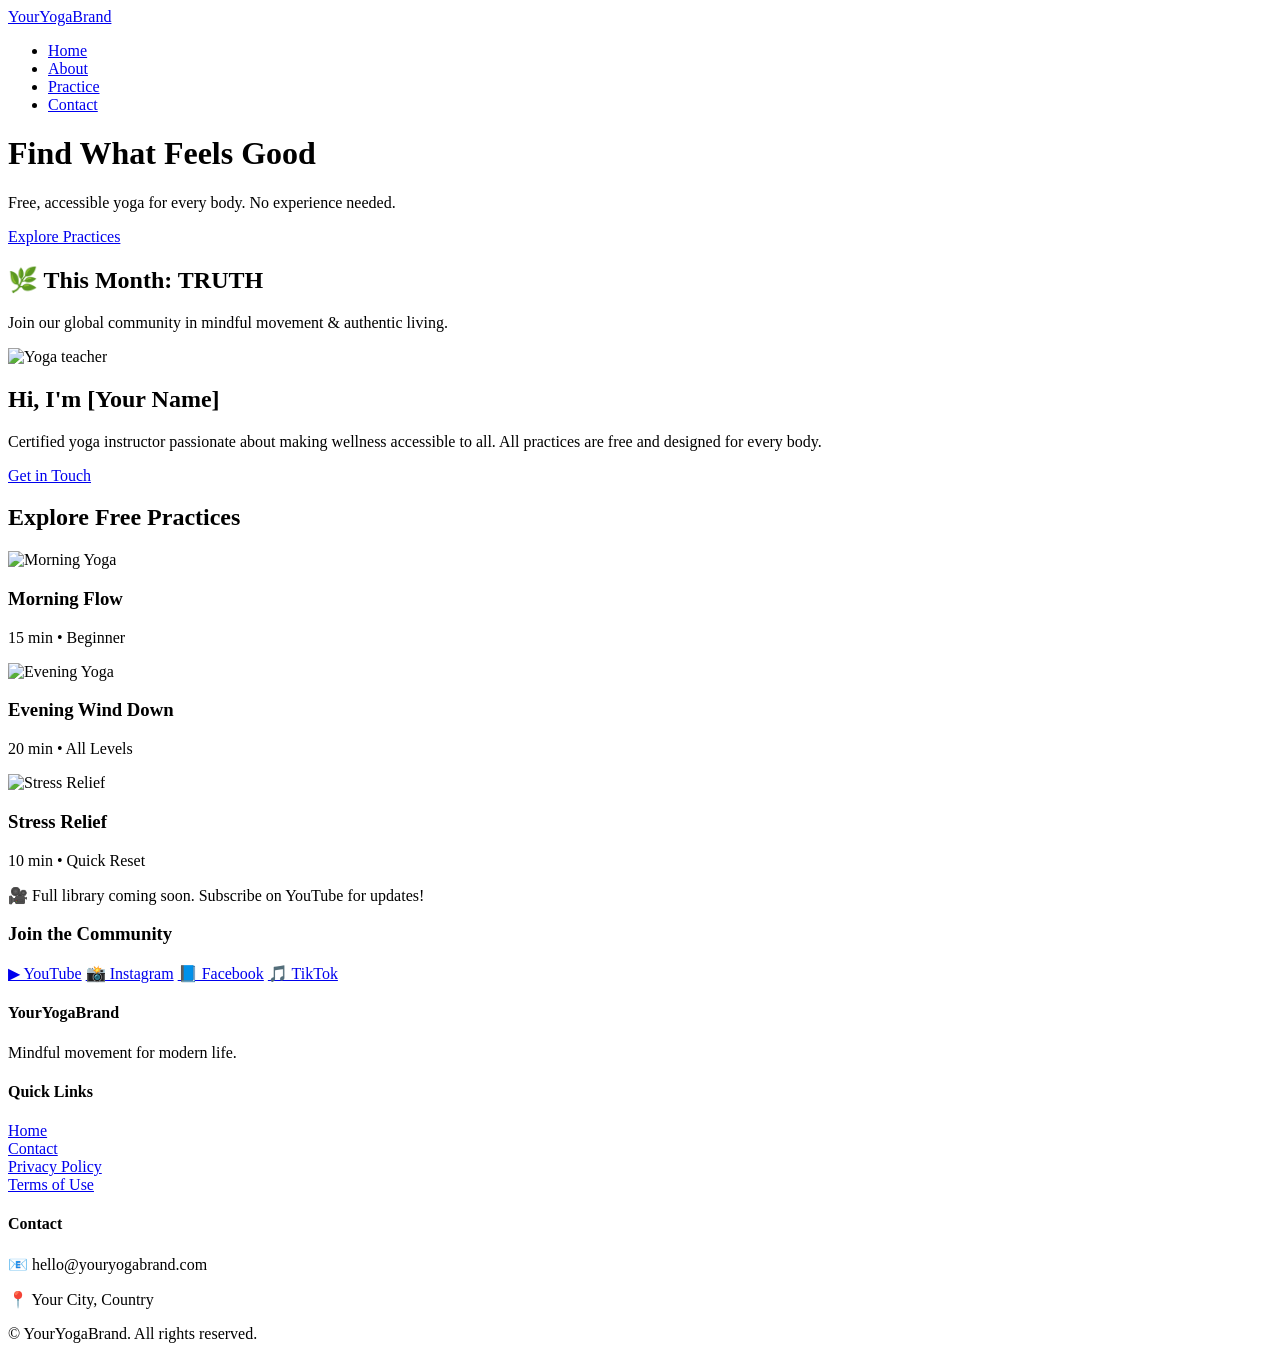
==== index.html @ a7f950f7 "index.html" ====
<!DOCTYPE html>
<html lang="en">
<head>
  <meta charset="UTF-8" />
  <meta name="viewport" content="width=device-width, initial-scale=1.0"/>
  <meta name="description" content="Free yoga practices for mind, body & soul">
  <title>Your Yoga Brand | Find What Feels Good</title>
  <link rel="stylesheet" href="css/style.css" />
  <!-- Google Ads: Add your ID later -->
  <!-- <script async src="https://www.googletagmanager.com/gtag/js?id=AW-XXXXXXXXX"></script> -->
</head>
<body>
  <!-- Navigation -->
  <nav class="navbar">
    <div class="container nav-flex">
      <a href="index.html" class="logo">YourYogaBrand</a>
      <ul class="nav-links">
        <li><a href="index.html">Home</a></li>
        <li><a href="#about">About</a></li>
        <li><a href="#practice">Practice</a></li>
        <li><a href="contact.html">Contact</a></li>
      </ul>
    </div>
  </nav>

  <!-- Hero -->
  <header id="home" class="hero">
    <div class="hero-content">
      <h1>Find What Feels Good</h1>
      <p>Free, accessible yoga for every body. No experience needed.</p>
      <a href="#practice" class="btn-primary">Explore Practices</a>
    </div>
  </header>

  <!-- Theme Banner -->
  <section class="theme-banner">
    <div class="container">
      <h2>🌿 This Month: <strong>TRUTH</strong></h2>
      <p>Join our global community in mindful movement & authentic living.</p>
    </div>
  </section>

  <!-- About -->
  <section id="about" class="about-section">
    <div class="container about-grid">
      <div class="about-image">
        <img src="https://picsum.photos/seed/yoga-instructor/400/400" alt="Yoga teacher" />
      </div>
      <div class="about-text">
        <h2>Hi, I'm [Your Name]</h2>
        <p>Certified yoga instructor passionate about making wellness accessible to all. All practices are free and designed for every body.</p>
        <a href="contact.html" class="btn-secondary">Get in Touch</a>
      </div>
    </div>
  </section>

  <!-- Practice Library -->
  <section id="practice" class="practice-section">
    <div class="container">
      <h2>Explore Free Practices</h2>
      <div class="video-grid">
        <div class="video-card">
          <img src="https://picsum.photos/seed/yoga1/300/200" alt="Morning Yoga" />
          <h3>Morning Flow</h3>
          <p>15 min • Beginner</p>
        </div>
        <div class="video-card">
          <img src="https://picsum.photos/seed/yoga2/300/200" alt="Evening Yoga" />
          <h3>Evening Wind Down</h3>
          <p>20 min • All Levels</p>
        </div>
        <div class="video-card">
          <img src="https://picsum.photos/seed/yoga3/300/200" alt="Stress Relief" />
          <h3>Stress Relief</h3>
          <p>10 min • Quick Reset</p>
        </div>
      </div>
      <p class="section-note">🎥 Full library coming soon. Subscribe on YouTube for updates!</p>
    </div>
  </section>

  <!-- Community -->
  <section class="community-section">
    <div class="container">
      <h3>Join the Community</h3>
      <div class="social-links">
        <a href="https://youtube.com/@yourchannel" target="_blank">▶ YouTube</a>
        <a href="https://instagram.com/yourhandle" target="_blank">📸 Instagram</a>
        <a href="https://facebook.com/yourpage" target="_blank">📘 Facebook</a>
        <a href="https://tiktok.com/@yourhandle" target="_blank">🎵 TikTok</a>
      </div>
    </div>
  </section>

  <!-- Footer -->
  <footer>
    <div class="container footer-grid">
      <div>
        <h4>YourYogaBrand</h4>
        <p>Mindful movement for modern life.</p>
      </div>
      <div>
        <h4>Quick Links</h4>
        <a href="index.html">Home</a><br/>
        <a href="contact.html">Contact</a><br/>
        <a href="privacy.html">Privacy Policy</a><br/>
        <a href="terms.html">Terms of Use</a>
      </div>
      <div>
        <h4>Contact</h4>
        <p>📧 hello@youryogabrand.com</p>
        <p>📍 Your City, Country</p>
      </div>
    </div>
    <div class="footer-bottom">
      <p>&copy; <span id="year"></span> YourYogaBrand. All rights reserved.</p>
    </div>
  </footer>

  <script src="js/script.js"></script>
</body>
</html>
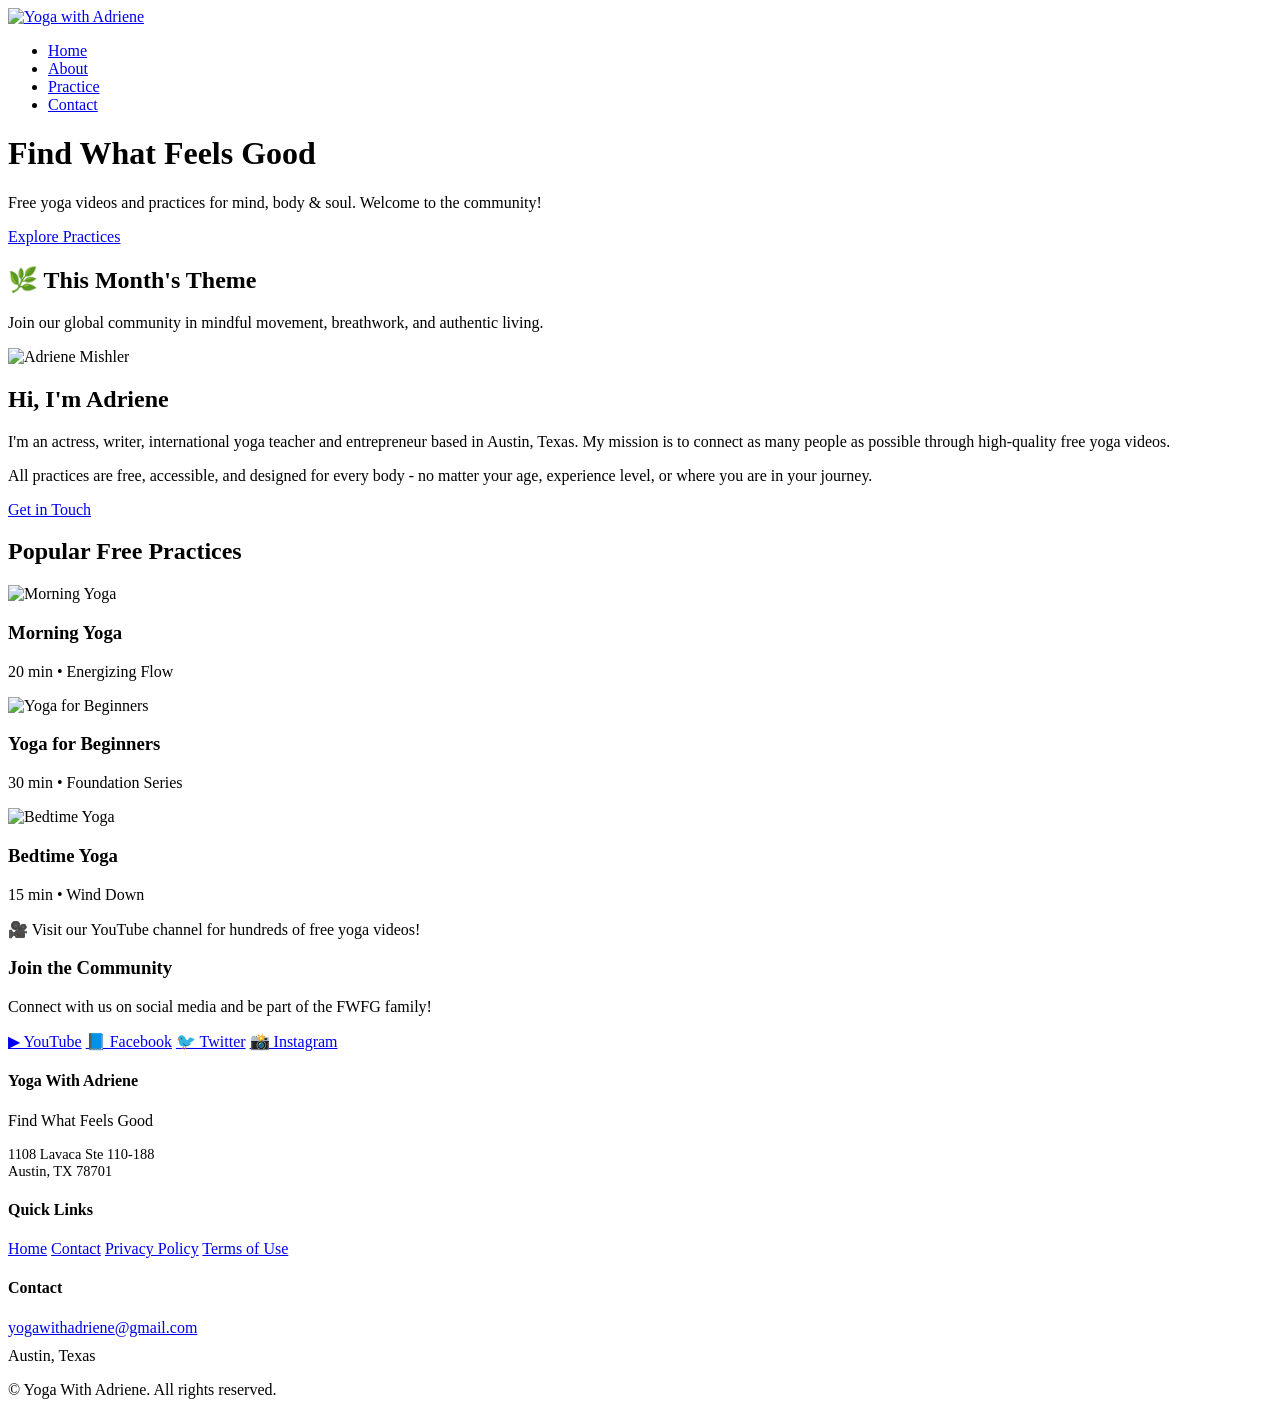
==== commit e1bb0e44: "index.html" ====
--- a/index.html
+++ b/index.html
@@ -3,8 +3,8 @@
 <head>
   <meta charset="UTF-8" />
   <meta name="viewport" content="width=device-width, initial-scale=1.0"/>
-  <meta name="description" content="Free yoga practices for mind, body & soul">
-  <title>Your Yoga Brand | Find What Feels Good</title>
+  <meta name="description" content="Yoga With Adriene - Free yoga videos and practices for all levels. Find What Feels Good.">
+  <title>Yoga With Adriene | Find What Feels Good</title>
   <link rel="stylesheet" href="css/style.css" />
   <!-- Google Ads: Add your ID later -->
   <!-- <script async src="https://www.googletagmanager.com/gtag/js?id=AW-XXXXXXXXX"></script> -->
@@ -13,7 +13,9 @@
   <!-- Navigation -->
   <nav class="navbar">
     <div class="container nav-flex">
-      <a href="index.html" class="logo">YourYogaBrand</a>
+      <a href="index.html" class="logo">
+        <img src="https://s37280.pcdn.co/wp-content/uploads/2024/12/ywa-logo-black.png" alt="Yoga with Adriene" class="nav-logo" />
+      </a>
       <ul class="nav-links">
         <li><a href="index.html">Home</a></li>
         <li><a href="#about">About</a></li>
@@ -27,7 +29,7 @@
   <header id="home" class="hero">
     <div class="hero-content">
       <h1>Find What Feels Good</h1>
-      <p>Free, accessible yoga for every body. No experience needed.</p>
+      <p>Free yoga videos and practices for mind, body & soul. Welcome to the community!</p>
       <a href="#practice" class="btn-primary">Explore Practices</a>
     </div>
   </header>
@@ -35,8 +37,8 @@
   <!-- Theme Banner -->
   <section class="theme-banner">
     <div class="container">
-      <h2>🌿 This Month: <strong>TRUTH</strong></h2>
-      <p>Join our global community in mindful movement & authentic living.</p>
+      <h2>🌿 This Month's Theme</h2>
+      <p>Join our global community in mindful movement, breathwork, and authentic living.</p>
     </div>
   </section>
 
@@ -44,11 +46,12 @@
   <section id="about" class="about-section">
     <div class="container about-grid">
       <div class="about-image">
-        <img src="https://picsum.photos/seed/yoga-instructor/400/400" alt="Yoga teacher" />
+        <img src="https://s37280.pcdn.co/wp-content/uploads/2019/09/about-adriene-1024x1024.jpg" alt="Adriene Mishler" />
       </div>
       <div class="about-text">
-        <h2>Hi, I'm [Your Name]</h2>
-        <p>Certified yoga instructor passionate about making wellness accessible to all. All practices are free and designed for every body.</p>
+        <h2>Hi, I'm Adriene</h2>
+        <p>I'm an actress, writer, international yoga teacher and entrepreneur based in Austin, Texas. My mission is to connect as many people as possible through high-quality free yoga videos.</p>
+        <p>All practices are free, accessible, and designed for every body - no matter your age, experience level, or where you are in your journey.</p>
         <a href="contact.html" class="btn-secondary">Get in Touch</a>
       </div>
     </div>
@@ -57,25 +60,25 @@
   <!-- Practice Library -->
   <section id="practice" class="practice-section">
     <div class="container">
-      <h2>Explore Free Practices</h2>
+      <h2>Popular Free Practices</h2>
       <div class="video-grid">
         <div class="video-card">
-          <img src="https://picsum.photos/seed/yoga1/300/200" alt="Morning Yoga" />
-          <h3>Morning Flow</h3>
-          <p>15 min • Beginner</p>
+          <img src="https://s37280.pcdn.co/wp-content/uploads/2019/09/yoga-with-adriene-1152x576.jpg" alt="Morning Yoga" />
+          <h3>Morning Yoga</h3>
+          <p>20 min • Energizing Flow</p>
         </div>
         <div class="video-card">
-          <img src="https://picsum.photos/seed/yoga2/300/200" alt="Evening Yoga" />
-          <h3>Evening Wind Down</h3>
-          <p>20 min • All Levels</p>
+          <img src="https://s37280.pcdn.co/wp-content/uploads/2019/09/find-what-feels-good-1024x1024.jpg" alt="Yoga for Beginners" />
+          <h3>Yoga for Beginners</h3>
+          <p>30 min • Foundation Series</p>
         </div>
         <div class="video-card">
-          <img src="https://picsum.photos/seed/yoga3/300/200" alt="Stress Relief" />
-          <h3>Stress Relief</h3>
-          <p>10 min • Quick Reset</p>
+          <img src="https://s37280.pcdn.co/wp-content/uploads/2021/03/NEW_for_web_front_page-removebg.png" alt="Bedtime Yoga" />
+          <h3>Bedtime Yoga</h3>
+          <p>15 min • Wind Down</p>
         </div>
       </div>
-      <p class="section-note">🎥 Full library coming soon. Subscribe on YouTube for updates!</p>
+      <p class="section-note">🎥 Visit our YouTube channel for hundreds of free yoga videos!</p>
     </div>
   </section>
 
@@ -83,11 +86,12 @@
   <section class="community-section">
     <div class="container">
       <h3>Join the Community</h3>
+      <p>Connect with us on social media and be part of the FWFG family!</p>
       <div class="social-links">
-        <a href="https://youtube.com/@yourchannel" target="_blank">▶ YouTube</a>
-        <a href="https://instagram.com/yourhandle" target="_blank">📸 Instagram</a>
-        <a href="https://facebook.com/yourpage" target="_blank">📘 Facebook</a>
-        <a href="https://tiktok.com/@yourhandle" target="_blank">🎵 TikTok</a>
+        <a href="https://youtube.com/user/yogawithadriene" target="_blank" rel="noopener">▶ YouTube</a>
+        <a href="https://facebook.com/yogawithadriene" target="_blank" rel="noopener">📘 Facebook</a>
+        <a href="https://twitter.com/yogawithadriene" target="_blank" rel="noopener">🐦 Twitter</a>
+        <a href="https://instagram.com/adrienelouise" target="_blank" rel="noopener">📸 Instagram</a>
       </div>
     </div>
   </section>
@@ -96,24 +100,28 @@
   <footer>
     <div class="container footer-grid">
       <div>
-        <h4>YourYogaBrand</h4>
-        <p>Mindful movement for modern life.</p>
+        <h4>Yoga With Adriene</h4>
+        <p>Find What Feels Good</p>
+        <p style="margin-top: 10px; font-size: 0.9rem;">
+          1108 Lavaca Ste 110-188<br/>
+          Austin, TX 78701
+        </p>
       </div>
       <div>
         <h4>Quick Links</h4>
-        <a href="index.html">Home</a><br/>
-        <a href="contact.html">Contact</a><br/>
-        <a href="privacy.html">Privacy Policy</a><br/>
+        <a href="index.html">Home</a>
+        <a href="contact.html">Contact</a>
+        <a href="privacy.html">Privacy Policy</a>
         <a href="terms.html">Terms of Use</a>
       </div>
       <div>
         <h4>Contact</h4>
-        <p>📧 hello@youryogabrand.com</p>
-        <p>📍 Your City, Country</p>
+        <a href="mailto:yogawithadriene@gmail.com">yogawithadriene@gmail.com</a>
+        <p style="margin-top: 10px;">Austin, Texas</p>
       </div>
     </div>
     <div class="footer-bottom">
-      <p>&copy; <span id="year"></span> YourYogaBrand. All rights reserved.</p>
+      <p>&copy; <span id="year"></span> Yoga With Adriene. All rights reserved.</p>
     </div>
   </footer>
 
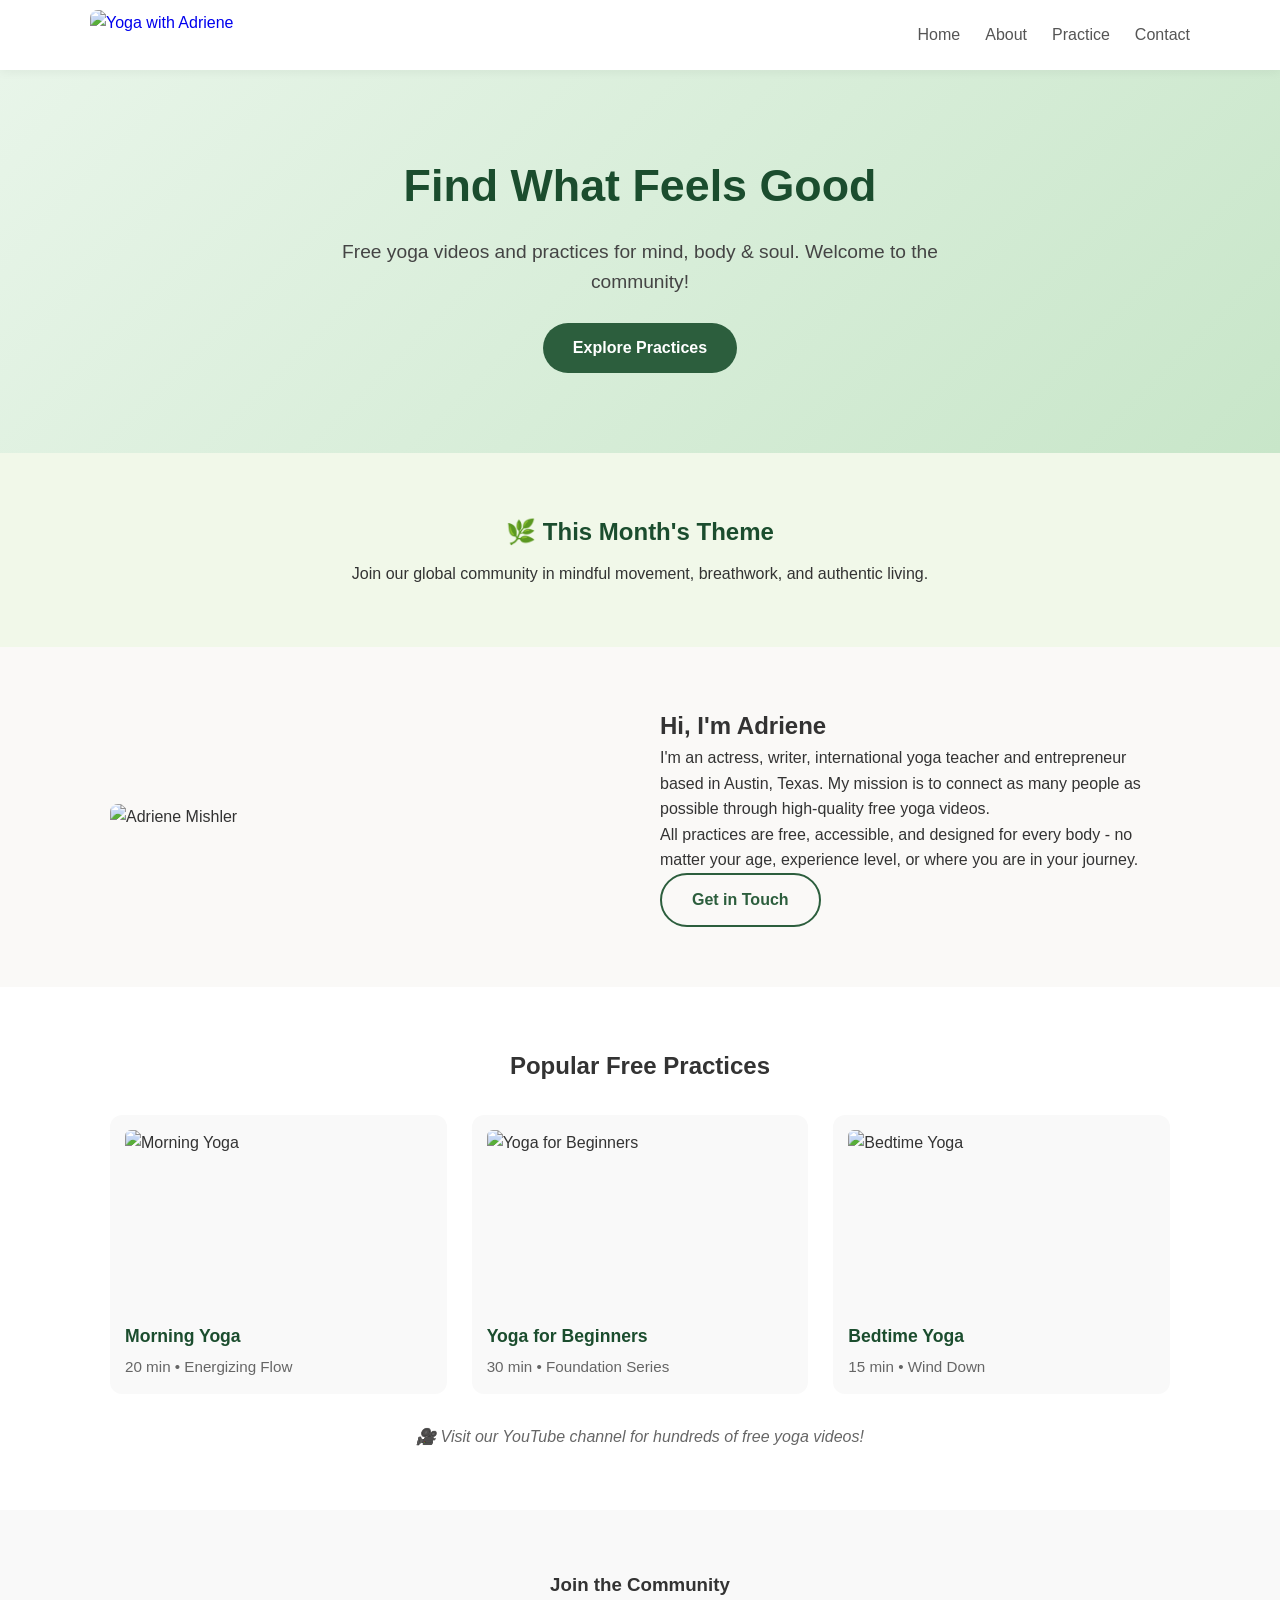
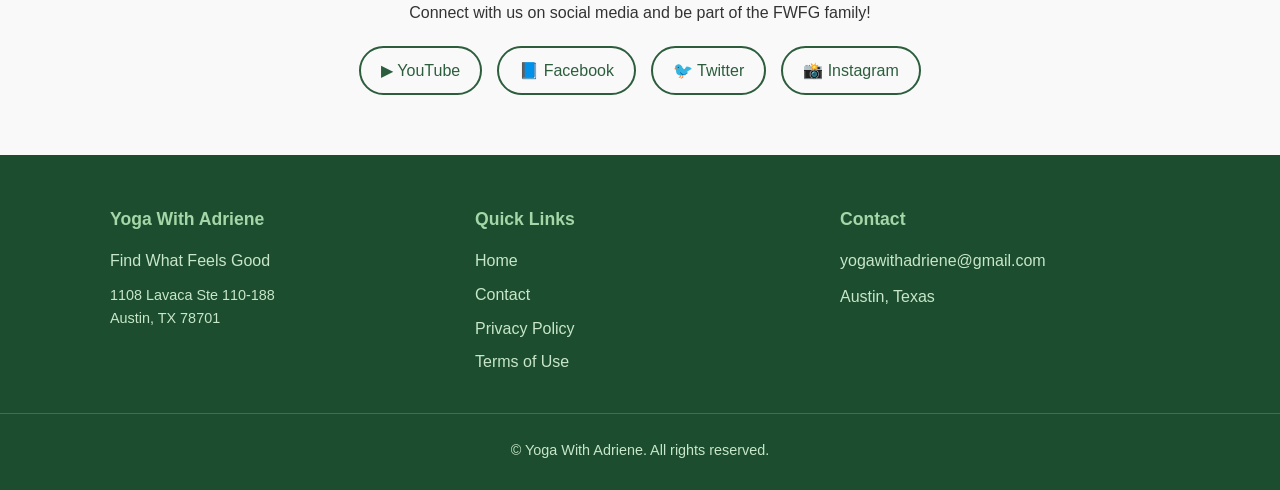
==== commit 0792f2ba: "index.html" ====
--- a/index.html
+++ b/index.html
@@ -1,6 +1,15 @@
 <!DOCTYPE html>
 <html lang="en">
 <head>
+  <!-- Google tag (gtag.js) -->
+<script async src="https://www.googletagmanager.com/gtag/js?id=AW-18233339908"></script>
+<script>
+  window.dataLayer = window.dataLayer || [];
+  function gtag(){dataLayer.push(arguments);}
+  gtag('js', new Date());
+
+  gtag('config', 'AW-18233339908');
+</script>
   <meta charset="UTF-8" />
   <meta name="viewport" content="width=device-width, initial-scale=1.0"/>
   <meta name="description" content="Yoga With Adriene - Free yoga videos and practices for all levels. Find What Feels Good.">
--- a/css/style.css
+++ b/css/style.css
@@ -0,0 +1,338 @@
+/* Base Reset */
+* { margin: 0; padding: 0; box-sizing: border-box; }
+body {
+  font-family: 'Segoe UI', Tahoma, Geneva, Verdana, sans-serif;
+  line-height: 1.6;
+  color: #333;
+  background: #faf9f7;
+}
+.container { max-width: 1100px; margin: 0 auto; padding: 0 20px; }
+img { max-width: 100%; border-radius: 8px; display: block; }
+
+/* Navigation */
+.navbar {
+  background: white;
+  box-shadow: 0 2px 10px rgba(0,0,0,0.05);
+  position: sticky;
+  top: 0;
+  z-index: 100;
+}
+.nav-flex {
+  display: flex;
+  justify-content: space-between;
+  align-items: center;
+  padding: 10px 0;
+}
+.logo {
+  display: inline-block;
+  text-decoration: none;
+}
+.nav-logo {
+  height: 50px;
+  width: auto;
+  display: block;
+}
+.nav-links {
+  display: flex;
+  list-style: none;
+  gap: 25px;
+}
+.nav-links a {
+  text-decoration: none;
+  color: #555;
+  font-weight: 500;
+  transition: color 0.3s;
+}
+.nav-links a:hover { color: #2c5e3d; }
+
+/* Hero */
+.hero {
+  background: linear-gradient(135deg, #e8f5e9 0%, #c8e6c9 100%);
+  padding: 80px 20px;
+  text-align: center;
+}
+.hero h1 {
+  font-size: 2.8rem;
+  margin-bottom: 15px;
+  color: #1b4d2e;
+}
+.hero p {
+  font-size: 1.2rem;
+  margin-bottom: 25px;
+  color: #444;
+  max-width: 600px;
+  margin-left: auto;
+  margin-right: auto;
+}
+
+/* Page Header (for inner pages) */
+.page-header {
+  background: #e8f5e9;
+  padding: 50px 0;
+  text-align: center;
+}
+.page-header h1 { color: #1b4d2e; margin-bottom: 10px; }
+
+/* Buttons */
+.btn-primary, .btn-secondary {
+  display: inline-block;
+  padding: 12px 30px;
+  border-radius: 30px;
+  text-decoration: none;
+  font-weight: 600;
+  cursor: pointer;
+  border: none;
+  transition: all 0.3s;
+}
+.btn-primary {
+  background: #2c5e3d;
+  color: white;
+}
+.btn-primary:hover {
+  background: #1e4a2f;
+  transform: translateY(-2px);
+  box-shadow: 0 4px 12px rgba(44, 94, 61, 0.3);
+}
+.btn-secondary {
+  background: transparent;
+  color: #2c5e3d;
+  border: 2px solid #2c5e3d;
+}
+.btn-secondary:hover {
+  background: #2c5e3d;
+  color: white;
+}
+
+/* Sections */
+section { padding: 60px 0; }
+.theme-banner {
+  background: #f1f8e9;
+  text-align: center;
+}
+.theme-banner h2 {
+  color: #1b4d2e;
+  margin-bottom: 10px;
+}
+.about-grid {
+  display: grid;
+  grid-template-columns: 1fr 1fr;
+  gap: 40px;
+  align-items: center;
+}
+.practice-section { background: white; text-align: center; }
+.video-grid {
+  display: grid;
+  grid-template-columns: repeat(auto-fit, minmax(280px, 1fr));
+  gap: 25px;
+  margin: 30px 0;
+}
+.video-card {
+  background: #f9f9f9;
+  border-radius: 12px;
+  overflow: hidden;
+  text-align: left;
+  padding: 15px;
+  transition: transform 0.3s, box-shadow 0.3s;
+}
+.video-card:hover {
+  transform: translateY(-5px);
+  box-shadow: 0 8px 20px rgba(0,0,0,0.1);
+}
+.video-card img { 
+  width: 100%; 
+  height: 180px; 
+  object-fit: cover; 
+  margin-bottom: 12px;
+  border-radius: 6px;
+}
+.video-card h3 { 
+  margin-bottom: 5px; 
+  color: #1b4d2e;
+  font-size: 1.1rem;
+}
+.video-card p { 
+  color: #666; 
+  font-size: 0.95rem; 
+}
+.section-note { 
+  color: #666; 
+  font-style: italic; 
+  margin-top: 20px; 
+}
+
+/* Community */
+.community-section {
+  text-align: center;
+  background: #f9f9f9;
+}
+.social-links {
+  display: flex;
+  justify-content: center;
+  gap: 15px;
+  flex-wrap: wrap;
+  margin-top: 20px;
+}
+.social-links a {
+  color: #2c5e3d;
+  text-decoration: none;
+  font-weight: 500;
+  padding: 10px 20px;
+  border: 2px solid #2c5e3d;
+  border-radius: 25px;
+  transition: all 0.3s;
+  display: inline-block;
+}
+.social-links a:hover {
+  background: #2c5e3d;
+  color: white;
+  transform: translateY(-2px);
+}
+
+/* Contact Page */
+.contact-grid {
+  display: grid;
+  grid-template-columns: repeat(auto-fit, minmax(280px, 1fr));
+  gap: 30px;
+}
+.contact-card {
+  background: white;
+  padding: 30px;
+  border-radius: 12px;
+  box-shadow: 0 2px 10px rgba(0,0,0,0.05);
+  text-align: center;
+  transition: transform 0.3s;
+}
+.contact-card:hover {
+  transform: translateY(-3px);
+  box-shadow: 0 4px 15px rgba(0,0,0,0.1);
+}
+.contact-card h3 { 
+  color: #1b4d2e; 
+  margin-bottom: 15px;
+  font-size: 1.2rem;
+}
+.contact-card a { 
+  color: #2c5e3d; 
+  text-decoration: none; 
+  font-weight: 500; 
+}
+.contact-card a:hover { 
+  text-decoration: underline; 
+}
+.note { 
+  color: #666; 
+  font-size: 0.9rem; 
+  margin-top: 10px; 
+}
+
+/* FAQ */
+.faq-section { background: #f1f8e9; }
+.faq-section h2 {
+  text-align: center;
+  margin-bottom: 30px;
+  color: #1b4d2e;
+}
+.faq-item {
+  background: white;
+  padding: 25px;
+  border-radius: 8px;
+  margin-bottom: 15px;
+  box-shadow: 0 1px 5px rgba(0,0,0,0.05);
+}
+.faq-item h4 { 
+  color: #1b4d2e; 
+  margin-bottom: 10px;
+  font-size: 1.1rem;
+}
+.faq-item p {
+  color: #555;
+}
+
+/* Policy Pages */
+.policy-section { background: white; }
+.policy-content { max-width: 800px; margin: 0 auto; }
+.policy-content h2 {
+  color: #1b4d2e;
+  margin: 35px 0 15px;
+  padding-bottom: 10px;
+  border-bottom: 2px solid #e8f5e9;
+  font-size: 1.4rem;
+}
+.policy-content h2:first-child {
+  margin-top: 0;
+}
+.policy-content p { 
+  margin-bottom: 15px;
+  color: #555;
+}
+.policy-content ul {
+  margin-bottom: 15px;
+  color: #555;
+}
+.policy-content a { 
+  color: #2c5e3d;
+  text-decoration: none;
+}
+.policy-content a:hover {
+  text-decoration: underline;
+}
+.policy-note {
+  margin-top: 40px;
+  padding: 20px;
+  background: #f1f8e9;
+  border-left: 4px solid #2c5e3d;
+  border-radius: 4px;
+  font-style: italic;
+  color: #555;
+}
+
+/* Footer */
+footer {
+  background: #1b4d2e;
+  color: white;
+  padding: 50px 0 20px;
+}
+.footer-grid {
+  display: grid;
+  grid-template-columns: repeat(auto-fit, minmax(220px, 1fr));
+  gap: 35px;
+  margin-bottom: 30px;
+}
+footer h4 { 
+  margin-bottom: 15px; 
+  color: #a5d6a7;
+  font-size: 1.1rem;
+}
+footer p {
+  margin-bottom: 8px;
+  color: #c8e6c9;
+}
+footer a {
+  color: #c8e6c9;
+  text-decoration: none;
+  display: block;
+  margin-bottom: 8px;
+  transition: color 0.3s;
+}
+footer a:hover { 
+  color: white;
+  text-decoration: underline; 
+}
+.footer-bottom {
+  text-align: center;
+  padding-top: 25px;
+  border-top: 1px solid #2e7d32;
+  font-size: 0.9rem;
+  color: #a5d6a7;
+}
+
+/* Responsive */
+@media (max-width: 768px) {
+  .nav-links { display: none; }
+  .nav-logo { height: 40px; }
+  .about-grid { grid-template-columns: 1fr; }
+  .hero h1 { font-size: 2.2rem; }
+  .hero p { font-size: 1rem; }
+  .footer-grid { grid-template-columns: 1fr; text-align: center; }
+  .video-grid { grid-template-columns: 1fr; }
+}
